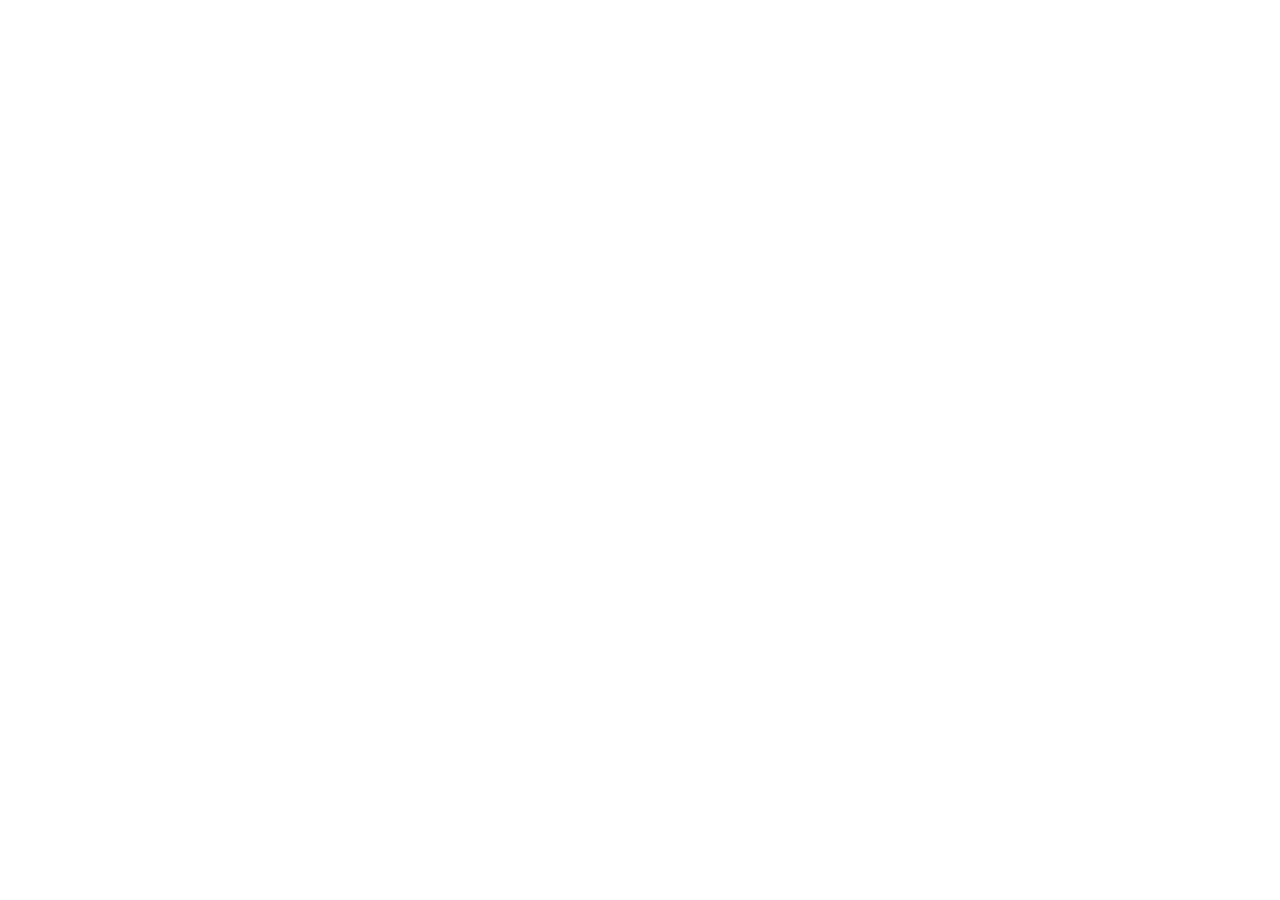
==== html/misGustos.html @ afd6b7c6 "feat: Se hizo la pagina del index.html junto con su diseño, ademas se conecto con las demas paginas" ====
<!DOCTYPE html>
<html lang="en">
<head>
    <meta charset="UTF-8">
    <meta name="viewport" content="width=device-width, initial-scale=1.0">
    <title>Mis Gustos</title>
</head>
<body>
    
</body>
</html>
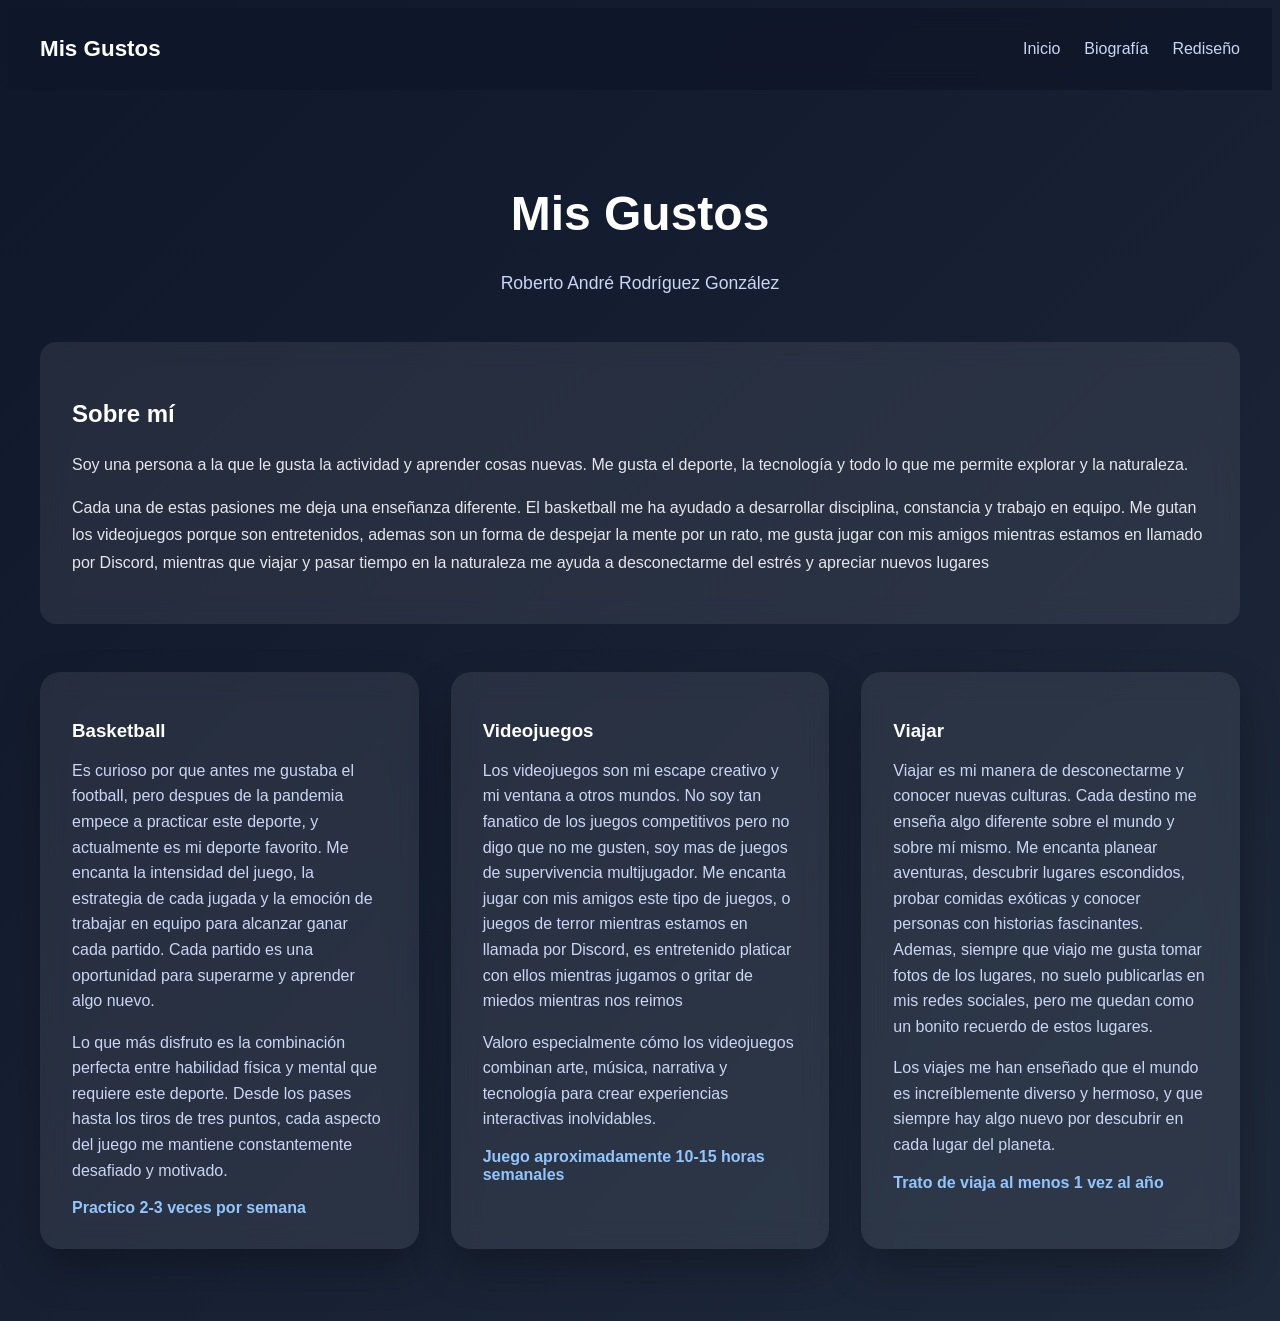
==== commit 099acb0d: "feat: Se hizo el estilo de la pagina Mis Gustos" ====
--- a/html/misGustos.html
+++ b/html/misGustos.html
@@ -3,9 +3,55 @@
 <head>
     <meta charset="UTF-8">
     <meta name="viewport" content="width=device-width, initial-scale=1.0">
+    <link rel="stylesheet" href="../style/misGustos.css">
+    <link rel="icon" href="../images/gustosIcono.png">
     <title>Mis Gustos</title>
 </head>
 <body>
-    
+    <nav>
+        <div class="nav-contenedor">
+            <div class="logo">Mis Gustos</div>
+            <ul class="nav-links">
+                <li><a href="../index.html">Inicio</a></li>
+                <li><a href="biografia.html">Biografía</a></li>
+                <li><a href="rediseñoKinal.html">Rediseño</a></li>
+            </ul>
+        </div>
+    </nav>
+
+    <div class="contenedor">
+        <header>
+            <h1>Mis Gustos</h1>
+            <p class="sub">Roberto André Rodríguez González</p>
+        </header>
+
+        <div class="intro">
+            <h2>Sobre mí</h2>
+            <p>Soy una persona a la que le gusta la actividad y aprender cosas nuevas. Me gusta el deporte, la tecnología y todo lo que me permite explorar y la naturaleza.</p> 
+            <p>Cada una de estas pasiones me deja una enseñanza diferente. El basketball me ha ayudado a desarrollar disciplina, constancia y trabajo en equipo. Me gutan los videojuegos porque son entretenidos, ademas son un forma de despejar la mente por un rato, me gusta jugar con mis amigos mientras estamos en llamado por Discord, mientras que viajar y pasar tiempo en la naturaleza me ayuda a desconectarme del estrés y apreciar nuevos lugares</p>
+        </div>
+
+        <div class="contenedor-gustos">
+            <div class="tarjeta">
+                <h3>Basketball</h3>
+                <p>Es curioso por que antes me gustaba el football, pero despues de la pandemia empece a practicar este deporte, y actualmente es mi deporte favorito. Me encanta la intensidad del juego, la estrategia de cada jugada y la emoción de trabajar en equipo para alcanzar ganar cada partido. Cada partido es una oportunidad para superarme y aprender algo nuevo.</p>
+                <p>Lo que más disfruto es la combinación perfecta entre habilidad física y mental que requiere este deporte. Desde los pases hasta los tiros de tres puntos, cada aspecto del juego me mantiene constantemente desafiado y motivado.</p>
+                <div class="dedicacion">Practico 2-3 veces por semana</div>
+            </div>
+
+            <div class="tarjeta">
+                <h3>Videojuegos</h3>
+                <p>Los videojuegos son mi escape creativo y mi ventana a otros mundos. No soy tan fanatico de los juegos competitivos pero no digo que no me gusten, soy mas de juegos de supervivencia multijugador. Me encanta jugar con mis amigos este tipo de juegos, o juegos de terror mientras estamos en llamada por Discord, es entretenido platicar con ellos mientras jugamos o gritar de miedos mientras nos reimos</p>
+                <p>Valoro especialmente cómo los videojuegos combinan arte, música, narrativa y tecnología para crear experiencias interactivas inolvidables.</p>
+                <div class="dedicacion">Juego aproximadamente 10-15 horas semanales</div>
+            </div>
+
+            <div class="tarjeta">
+                <h3>Viajar</h3>
+                <p>Viajar es mi manera de desconectarme y conocer nuevas culturas. Cada destino me enseña algo diferente sobre el mundo y sobre mí mismo. Me encanta planear aventuras, descubrir lugares escondidos, probar comidas exóticas y conocer personas con historias fascinantes. Ademas, siempre que viajo me gusta tomar fotos de los lugares, no suelo publicarlas en mis redes sociales, pero me quedan como un bonito recuerdo de estos lugares.</p>
+                <p>Los viajes me han enseñado que el mundo es increíblemente diverso y hermoso, y que siempre hay algo nuevo por descubrir en cada lugar del planeta.</p>
+                <div class="dedicacion">Trato de viaja al menos 1 vez al año</div>
+            </div>
+    </div>
 </body>
 </html>
--- a/style/misGustos.css
+++ b/style/misGustos.css
@@ -0,0 +1,154 @@
+body {
+    font-family: 'Segoe UI', Tahoma, Geneva, Verdana, sans-serif;
+    background: linear-gradient(135deg, #0f172a, #1e293b);
+    color: #e5e7eb;
+    min-height: 100vh;
+    overflow-x: hidden;
+}
+
+nav {
+    width: 100%;
+    background: rgba(15, 23, 42, 0.9);
+    backdrop-filter: blur(10px);
+    position: sticky;
+    top: 0;
+    z-index: 100;
+}
+
+.nav-contenedor {
+    max-width: 1200px;
+    margin: auto;
+    padding: 1rem 2rem;
+    display: flex;
+    justify-content: space-between;
+    align-items: center;
+}
+
+.logo {
+    font-size: 1.4rem;
+    font-weight: bold;
+    color: #ffffff;
+}
+
+.nav-links {
+    list-style: none;
+    display: flex;
+    gap: 1.5rem;
+}
+
+.nav-links a {
+    text-decoration: none;
+    color: #cbd5f5;
+    font-weight: 500;
+    transition: 0.3s;
+}
+
+.nav-links a:hover,
+.nav-links .active {
+    color: #ffffff;
+}
+
+.contenedor {
+    max-width: 1200px;
+    margin: auto;
+    padding: 4rem 2rem;
+    position: relative;
+    z-index: 2;
+}
+
+header {
+    text-align: center;
+    margin-bottom: 3rem;
+}
+
+header h1 {
+    font-size: clamp(2.2rem, 4vw, 3rem);
+    color: #ffffff;
+}
+
+.sub {
+    margin-top: 1rem;
+    color: #cbd5f5;
+    font-size: 1.1rem;
+}
+
+.intro {
+    background: rgba(255, 255, 255, 0.08);
+    backdrop-filter: blur(12px);
+    padding: 2rem;
+    border-radius: 16px;
+    margin-bottom: 3rem;
+    line-height: 1.7;
+}
+
+.intro h2 {
+    margin-bottom: 1rem;
+    color: #ffffff;
+}
+
+.contenedor-gustos {
+    display: grid;
+    grid-template-columns: repeat(auto-fit, minmax(280px, 1fr));
+    gap: 2rem;
+}
+
+.tarjeta {
+    background: rgba(255, 255, 255, 0.08);
+    backdrop-filter: blur(14px);
+    padding: 2rem;
+    border-radius: 20px;
+    transition: transform 0.3s ease, box-shadow 0.3s ease;
+    box-shadow: 0 20px 40px rgba(0, 0, 0, 0.25);
+}
+
+.tarjeta:hover {
+    transform: translateY(-8px);
+    box-shadow: 0 30px 60px rgba(0, 0, 0, 0.4);
+}
+
+.tarjeta h3 {
+    margin: 1rem 0;
+    color: #ffffff;
+}
+
+.tarjeta p {
+    margin-bottom: 1rem;
+    color: #cbd5f5;
+    line-height: 1.6;
+}
+
+.dedicacion {
+    margin-top: 1rem;
+    font-weight: bold;
+    color: #93c5fd;
+}
+
+@media (max-width: 768px) {
+    .nav-contenedor {
+        flex-direction: column;
+        gap: 1rem;
+    }
+
+    .nav-links {
+        flex-wrap: wrap;
+        justify-content: center;
+    }
+
+    .contenedor {
+        padding: 3rem 1.5rem;
+    }
+}
+
+@media (max-width: 480px) {
+    header h1 {
+        font-size: 2rem;
+    }
+
+    .sub {
+        font-size: 1rem;
+    }
+
+    .tarjeta {
+        padding: 1.5rem;
+    }
+}
